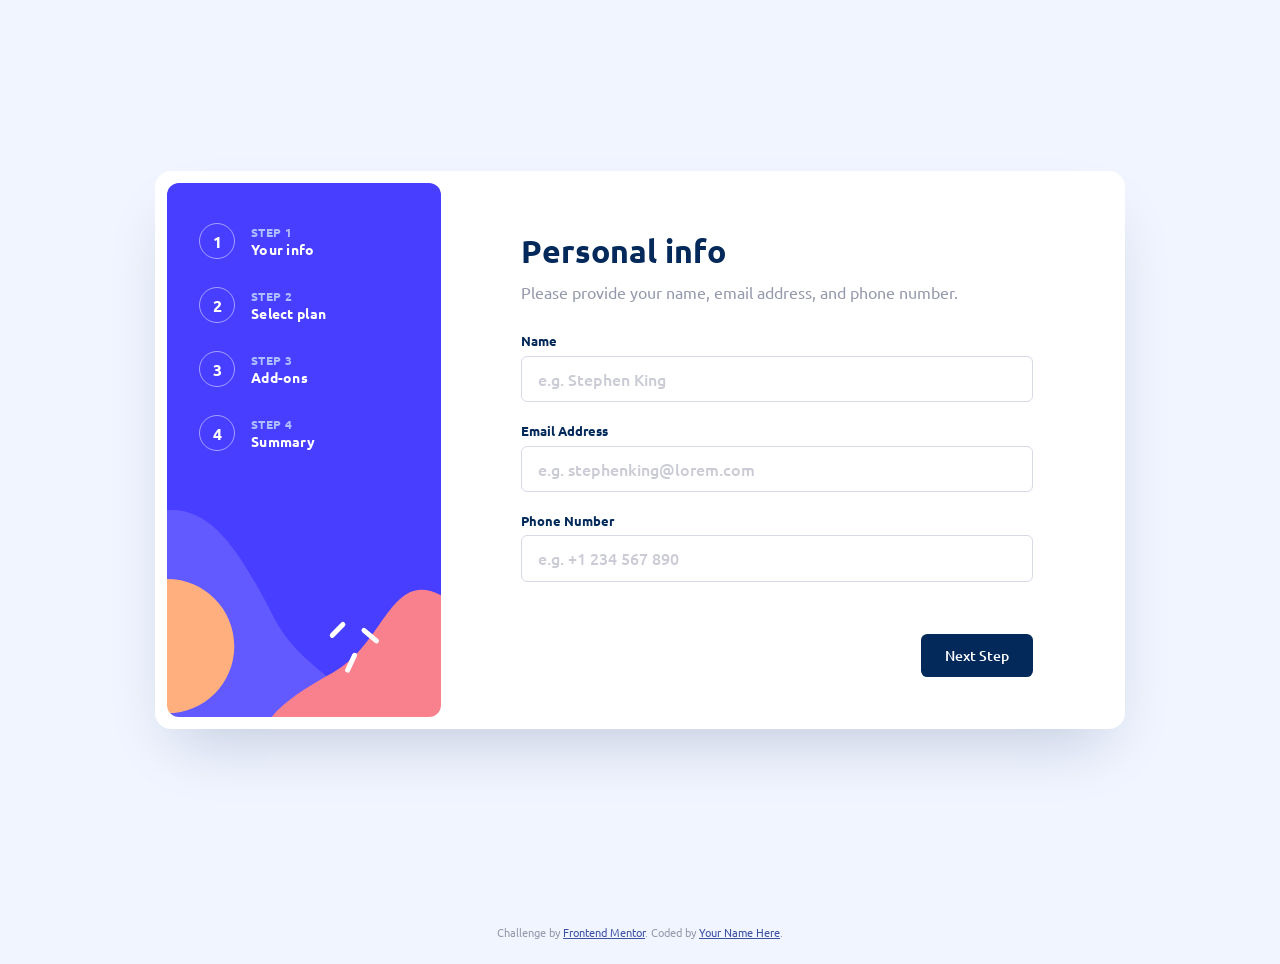
==== multi-step-form-main/multi-step-form-main/index.html @ 1f8dab4d "first commit" ====
<!DOCTYPE html>
<html lang="en">
<head>
  <meta charset="UTF-8">
  <meta name="viewport" content="width=device-width, initial-scale=1.0">

  <link rel="icon" type="image/png" sizes="32x32" href="assets/images/favicon-32x32.png">

  <title>Frontend Mentor | Multi-step form</title>

  <link rel="stylesheet" href="style.css">
</head>
<body>

  <div class="wrapper">
    <div class="card">

      <!-- Sidebar start -->
      <aside class="sidebar">
        <ol class="steps" id="stepsList">
          <li class="steps__item" data-step="1">
            <span class="steps__number" aria-hidden="true">1</span>
            <span class="steps__label">
              <span class="steps__eyebrow">Step 1</span>
              Your info
            </span>
          </li>
          <li class="steps__item" data-step="2">
            <span class="steps__number" aria-hidden="true">2</span>
            <span class="steps__label">
              <span class="steps__eyebrow">Step 2</span>
              Select plan
            </span>
          </li>
          <li class="steps__item" data-step="3">
            <span class="steps__number" aria-hidden="true">3</span>
            <span class="steps__label">
              <span class="steps__eyebrow">Step 3</span>
              Add-ons
            </span>
          </li>
          <li class="steps__item" data-step="4">
            <span class="steps__number" aria-hidden="true">4</span>
            <span class="steps__label">
              <span class="steps__eyebrow">Step 4</span>
              Summary
            </span>
          </li>
        </ol>
      </aside>
      <!-- Sidebar end -->

      <div class="panel">
        <form class="msform" id="msForm" novalidate>

          <!-- Step 1: Personal info -->
          <section class="step" data-step="1" aria-labelledby="step1Heading">
            <h1 id="step1Heading" class="step__title">Personal info</h1>
            <p class="step__intro">Please provide your name, email address, and phone number.</p>

            <div class="field">
              <div class="field__row">
                <label for="name">Name</label>
                <span class="field__error" id="nameError" role="alert"></span>
              </div>
              <input type="text" id="name" name="name" placeholder="e.g. Stephen King" autocomplete="name">
            </div>

            <div class="field">
              <div class="field__row">
                <label for="email">Email Address</label>
                <span class="field__error" id="emailError" role="alert"></span>
              </div>
              <input type="email" id="email" name="email" placeholder="e.g. stephenking@lorem.com" autocomplete="email">
            </div>

            <div class="field">
              <div class="field__row">
                <label for="phone">Phone Number</label>
                <span class="field__error" id="phoneError" role="alert"></span>
              </div>
              <input type="tel" id="phone" name="phone" placeholder="e.g. +1 234 567 890" autocomplete="tel">
            </div>
          </section>

          <!-- Step 2: Select plan -->
          <section class="step" data-step="2" hidden aria-labelledby="step2Heading">
            <h1 id="step2Heading" class="step__title">Select your plan</h1>
            <p class="step__intro">You have the option of monthly or yearly billing.</p>

            <fieldset class="plans">
              <legend class="sr-only">Choose a plan</legend>
              <span class="field__error field__error--fieldset" id="planError" role="alert"></span>

              <label class="plan-card" data-plan="arcade">
                <input type="radio" name="plan" value="arcade" class="sr-only">
                <img src="./assets/images/icon-arcade.svg" alt="" class="plan-card__icon">
                <span class="plan-card__name">Arcade</span>
                <span class="plan-card__price" data-monthly="$9/mo" data-yearly="$90/yr">$9/mo</span>
                <span class="plan-card__bonus" data-yearly-only hidden>2 months free</span>
              </label>

              <label class="plan-card" data-plan="advanced">
                <input type="radio" name="plan" value="advanced" class="sr-only">
                <img src="./assets/images/icon-advanced.svg" alt="" class="plan-card__icon">
                <span class="plan-card__name">Advanced</span>
                <span class="plan-card__price" data-monthly="$12/mo" data-yearly="$120/yr">$12/mo</span>
                <span class="plan-card__bonus" data-yearly-only hidden>2 months free</span>
              </label>

              <label class="plan-card" data-plan="pro">
                <input type="radio" name="plan" value="pro" class="sr-only">
                <img src="./assets/images/icon-pro.svg" alt="" class="plan-card__icon">
                <span class="plan-card__name">Pro</span>
                <span class="plan-card__price" data-monthly="$15/mo" data-yearly="$150/yr">$15/mo</span>
                <span class="plan-card__bonus" data-yearly-only hidden>2 months free</span>
              </label>
            </fieldset>

            <div class="billing-toggle">
              <span class="billing-toggle__label is-active" data-billing-label="monthly">Monthly</span>
              <button type="button" class="switch" id="billingSwitch" role="switch" aria-checked="false" aria-label="Toggle yearly billing">
                <span class="switch__knob"></span>
              </button>
              <span class="billing-toggle__label" data-billing-label="yearly">Yearly</span>
            </div>
          </section>

          <!-- Step 3: Add-ons -->
          <section class="step" data-step="3" hidden aria-labelledby="step3Heading">
            <h1 id="step3Heading" class="step__title">Pick add-ons</h1>
            <p class="step__intro">Add-ons help enhance your gaming experience.</p>

            <div class="addons">
              <label class="addon-card" data-addon="online">
                <input type="checkbox" name="addons" value="online" data-price-monthly="1" data-price-yearly="10">
                <span class="addon-card__check" aria-hidden="true"></span>
                <span class="addon-card__text">
                  <span class="addon-card__name">Online service</span>
                  <span class="addon-card__desc">Access to multiplayer games</span>
                </span>
                <span class="addon-card__price" data-monthly="+$1/mo" data-yearly="+$10/yr">+$1/mo</span>
              </label>

              <label class="addon-card" data-addon="storage">
                <input type="checkbox" name="addons" value="storage" data-price-monthly="2" data-price-yearly="20">
                <span class="addon-card__check" aria-hidden="true"></span>
                <span class="addon-card__text">
                  <span class="addon-card__name">Larger storage</span>
                  <span class="addon-card__desc">Extra 1TB of cloud save</span>
                </span>
                <span class="addon-card__price" data-monthly="+$2/mo" data-yearly="+$20/yr">+$2/mo</span>
              </label>

              <label class="addon-card" data-addon="profile">
                <input type="checkbox" name="addons" value="profile" data-price-monthly="2" data-price-yearly="20">
                <span class="addon-card__check" aria-hidden="true"></span>
                <span class="addon-card__text">
                  <span class="addon-card__name">Customizable profile</span>
                  <span class="addon-card__desc">Custom theme on your profile</span>
                </span>
                <span class="addon-card__price" data-monthly="+$2/mo" data-yearly="+$20/yr">+$2/mo</span>
              </label>
            </div>
          </section>

          <!-- Step 4: Summary -->
          <section class="step" data-step="4" hidden aria-labelledby="step4Heading">
            <h1 id="step4Heading" class="step__title">Finishing up</h1>
            <p class="step__intro">Double-check everything looks OK before confirming.</p>

            <div class="summary" id="summaryBox">
              <div class="summary__plan">
                <div>
                  <p class="summary__plan-name" id="summaryPlanName">Arcade (Monthly)</p>
                  <button type="button" class="summary__change" id="changePlanBtn">Change</button>
                </div>
                <p class="summary__plan-price" id="summaryPlanPrice">$9/mo</p>
              </div>

              <div class="summary__addons" id="summaryAddons"></div>
            </div>

            <div class="summary__total">
              <span id="summaryTotalLabel">Total (per month)</span>
              <strong id="summaryTotalPrice">+$0/mo</strong>
            </div>
          </section>

          <!-- Shared nav for steps 1-4 -->
          <div class="step-nav" id="stepNav">
            <button type="button" class="btn btn--ghost" id="backBtn" hidden>Go Back</button>
            <button type="button" class="btn btn--primary" id="nextBtn">Next Step</button>
            <button type="submit" class="btn btn--confirm" id="confirmBtn" hidden>Confirm</button>
          </div>

        </form>

        <!-- Step 5: Thank you -->
        <section class="step step--thankyou" data-step="5" hidden aria-labelledby="step5Heading">
          <img src="./assets/images/icon-thank-you.svg" alt="" class="thankyou__icon">
          <h1 id="step5Heading" class="step__title">Thank you!</h1>
          <p class="step__intro">
            Thanks for confirming your subscription! We hope you have fun using our
            platform. If you ever need support, please feel free to email us at
            <a href="mailto:support@loremgaming.com">support@loremgaming.com</a>.
          </p>
        </section>

      </div>
    </div>
  </div>

  <footer class="attribution">
    Challenge by <a href="https://www.frontendmentor.io?ref=challenge">Frontend Mentor</a>.
    Coded by <a href="#">Your Name Here</a>.
  </footer>

  <script src="script.js"></script>
</body>
</html>
---- multi-step-form-main/multi-step-form-main/style.css ----
/* ---------- Fonts ---------- */
@font-face {
  font-family: "Ubuntu";
  src: url("./assets/fonts/Ubuntu-Regular.ttf") format("truetype");
  font-weight: 400;
  font-style: normal;
  font-display: swap;
}
@font-face {
  font-family: "Ubuntu";
  src: url("./assets/fonts/Ubuntu-Medium.ttf") format("truetype");
  font-weight: 500;
  font-style: normal;
  font-display: swap;
}
@font-face {
  font-family: "Ubuntu";
  src: url("./assets/fonts/Ubuntu-Bold.ttf") format("truetype");
  font-weight: 700;
  font-style: normal;
  font-display: swap;
}

/* ---------- Design tokens ---------- */
:root {
  --blue-950: hsl(213, 96%, 18%);
  --purple-600: hsl(243, 100%, 62%);
  --purple-600-light: hsl(243, 100%, 74%);
  --blue-300: hsl(228, 100%, 84%);
  --blue-200: hsl(206, 94%, 87%);
  --red-500: hsl(354, 84%, 57%);

  --grey-500: hsl(231, 11%, 63%);
  --purple-200: hsl(229, 24%, 87%);
  --blue-100: hsl(218, 100%, 97%);
  --blue-50: hsl(231, 100%, 99%);
  --white: hsl(0, 100%, 100%);
}

/* ---------- Reset ---------- */
*, *::before, *::after { box-sizing: border-box; }
* { margin: 0; padding: 0; }
ul, ol { list-style: none; }
button { font: inherit; color: inherit; background: none; border: none; cursor: pointer; }
input { font: inherit; color: inherit; }
img { display: block; max-width: 100%; }
a { color: inherit; }

[hidden] { display: none !important; }

.sr-only {
  position: absolute;
  width: 1px; height: 1px;
  padding: 0; margin: -1px;
  overflow: hidden;
  clip: rect(0, 0, 0, 0);
  white-space: nowrap;
  border: 0;
}

/* ---------- Base ---------- */
body {
  font-family: "Ubuntu", sans-serif;
  font-size: 1rem;
  background-color: var(--blue-100);
  color: var(--grey-500);
  min-height: 100vh;
  display: flex;
  flex-direction: column;
}

.wrapper {
  flex: 1;
  display: flex;
  align-items: flex-start;
  justify-content: center;
}

/* ---------- Card / layout ---------- */
.card {
  width: 100%;
  max-width: 970px;
  background: var(--white);
}

.sidebar {
  background-color: var(--purple-600);
  background-image: url("./assets/images/bg-sidebar-mobile.svg");
  background-repeat: no-repeat;
  background-position: top center;
  background-size: cover;
  padding: 2rem 1.5rem 5rem;
}

.steps {
  display: flex;
  justify-content: center;
  gap: 1rem;
}

.steps__number {
  display: flex;
  align-items: center;
  justify-content: center;
  width: 2.25rem;
  height: 2.25rem;
  border-radius: 50%;
  border: 1px solid hsla(0, 100%, 100%, 0.5);
  color: var(--white);
  font-weight: 700;
}

.steps__item.is-active .steps__number {
  background: var(--blue-200);
  border-color: var(--blue-200);
  color: var(--blue-950);
}

.steps__label { display: none; }

.panel {
  margin: -3.5rem 1rem 0;
  background: var(--white);
  border-radius: 0.5rem;
  padding: 2rem 1.5rem 0;
  box-shadow: 0 25px 50px -12px rgba(2, 28, 78, 0.15);
}

/* ---------- Step content ---------- */
.step__title {
  font-size: 1.65rem;
  color: var(--blue-950);
  margin-bottom: 0.5rem;
}

.step__intro {
  font-size: 0.95rem;
  line-height: 1.5;
  margin-bottom: 1.75rem;
}

.step--thankyou {
  text-align: center;
  padding: 3rem 1.5rem 4rem;
}

.thankyou__icon {
  margin: 0 auto 1.5rem;
}

.step--thankyou .step__intro { margin-bottom: 0; }

/* ---------- Fields (Step 1) ---------- */
.field { margin-bottom: 1.25rem; }

.field__row {
  display: flex;
  align-items: baseline;
  justify-content: space-between;
  margin-bottom: 0.4rem;
}

.field label {
  font-size: 0.8rem;
  font-weight: 700;
  color: var(--blue-950);
}

.field__error {
  font-size: 0.8rem;
  font-weight: 700;
  color: var(--red-500);
}

.field input {
  width: 100%;
  padding: 0.7rem 1rem;
  border-radius: 0.375rem;
  border: 1px solid var(--purple-200);
  font-weight: 500;
  color: var(--blue-950);
}

.field input::placeholder {
  color: var(--grey-500);
  opacity: 0.5;
}

.field input:hover { border-color: var(--purple-600); }

.field input:focus {
  outline: none;
  border-color: var(--purple-600);
  box-shadow: 0 0 0 3px hsla(243, 100%, 62%, 0.15);
}

.field.has-error input {
  border-color: var(--red-500);
}
.field.has-error input:focus {
  box-shadow: 0 0 0 3px hsla(354, 84%, 57%, 0.15);
}

/* ---------- Plans (Step 2) ---------- */
.plans {
  border: none;
  display: flex;
  flex-direction: column;
  gap: 1rem;
  margin-bottom: 1.5rem;
  position: relative;
}

.field__error--fieldset {
  order: -1;
  display: block;
  margin-bottom: 0.25rem;
}
.field__error--fieldset:empty { display: none; }

.plan-card {
  display: flex;
  align-items: center;
  gap: 1rem;
  border: 1px solid var(--purple-200);
  border-radius: 0.5rem;
  padding: 1rem;
  cursor: pointer;
}

.plan-card:hover { border-color: var(--purple-600); }

.plan-card:has(input:focus-visible) {
  outline: 2px solid var(--purple-600);
  outline-offset: 2px;
}

.plan-card.is-selected {
  border-color: var(--purple-600);
  background: var(--blue-50);
}

.plan-card__icon { width: 2.5rem; height: 2.5rem; flex-shrink: 0; }

.plan-card__name {
  display: block;
  font-weight: 700;
  color: var(--blue-950);
  margin-bottom: 0.15rem;
}

.plan-card__price { display: block; font-size: 0.875rem; }

.plan-card__bonus {
  display: block;
  font-size: 0.75rem;
  color: var(--blue-950);
}

/* ---------- Billing toggle ---------- */
.billing-toggle {
  display: flex;
  align-items: center;
  justify-content: center;
  gap: 1.75rem;
  background: var(--blue-50);
  border-radius: 0.5rem;
  padding: 0.9rem;
}

.billing-toggle__label {
  font-size: 0.875rem;
  font-weight: 700;
  color: var(--grey-500);
}
.billing-toggle__label.is-active { color: var(--blue-950); }

.switch {
  width: 2.65rem;
  height: 1.4rem;
  background: var(--blue-950);
  border-radius: 999px;
  position: relative;
  flex-shrink: 0;
}

.switch__knob {
  position: absolute;
  top: 0.2rem;
  left: 0.2rem;
  width: 1rem;
  height: 1rem;
  border-radius: 50%;
  background: var(--white);
  transition: transform 0.2s ease;
}

.switch[aria-checked="true"] .switch__knob {
  transform: translateX(1.25rem);
}

.switch:focus-visible {
  outline: 2px solid var(--purple-600);
  outline-offset: 2px;
}

/* ---------- Add-ons (Step 3) ---------- */
.addons {
  display: flex;
  flex-direction: column;
  gap: 1rem;
  margin-bottom: 1.5rem;
}

.addon-card {
  display: flex;
  align-items: center;
  gap: 1.25rem;
  border: 1px solid var(--purple-200);
  border-radius: 0.5rem;
  padding: 1rem;
  cursor: pointer;
}

.addon-card:hover { border-color: var(--purple-600); }

.addon-card.is-selected {
  border-color: var(--purple-600);
  background: var(--blue-50);
}

.addon-card input {
  position: absolute;
  opacity: 0;
  width: 1px;
  height: 1px;
}

.addon-card__check {
  width: 1.35rem;
  height: 1.35rem;
  flex-shrink: 0;
  border: 1px solid var(--purple-200);
  border-radius: 0.3rem;
  background: var(--white) no-repeat center / 0.7rem;
}

.addon-card.is-selected .addon-card__check {
  background-color: var(--purple-600);
  background-image: url("./assets/images/icon-checkmark.svg");
  border-color: var(--purple-600);
}

.addon-card input:focus-visible ~ .addon-card__check {
  outline: 2px solid var(--purple-600);
  outline-offset: 2px;
}

.addon-card__text { flex: 1; }

.addon-card__name {
  display: block;
  font-weight: 700;
  color: var(--blue-950);
  font-size: 0.95rem;
}

.addon-card__desc { display: block; font-size: 0.8rem; }

.addon-card__price {
  font-size: 0.875rem;
  color: var(--purple-600);
  font-weight: 500;
}

/* ---------- Summary (Step 4) ---------- */
.summary {
  background: var(--blue-50);
  border-radius: 0.5rem;
  padding: 1.5rem;
  margin-bottom: 1.5rem;
}

.summary__plan {
  display: flex;
  align-items: flex-start;
  justify-content: space-between;
  padding-bottom: 1rem;
  margin-bottom: 1rem;
  border-bottom: 1px solid var(--purple-200);
}

.summary__plan-name {
  font-weight: 700;
  color: var(--blue-950);
  margin-bottom: 0.5rem;
}

.summary__change {
  font-size: 0.8rem;
  color: var(--grey-500);
  text-decoration: underline;
}
.summary__change:hover { color: var(--purple-600); }

.summary__plan-price {
  font-weight: 700;
  color: var(--blue-950);
}

.summary__addons {
  display: flex;
  flex-direction: column;
  gap: 0.75rem;
}

.summary__addon {
  display: flex;
  align-items: center;
  justify-content: space-between;
  font-size: 0.875rem;
}
.summary__addon span:last-child { color: var(--blue-950); }

.summary__total {
  display: flex;
  align-items: center;
  justify-content: space-between;
  padding: 0 1.5rem;
}

.summary__total strong {
  color: var(--purple-600);
  font-size: 1.15rem;
}

/* ---------- Nav buttons ---------- */
.step-nav {
  display: flex;
  align-items: center;
  justify-content: space-between;
  margin-top: 2rem;
  padding: 1.25rem 1.5rem;
}

.btn {
  border-radius: 0.4rem;
  font-weight: 500;
  font-size: 0.9rem;
}

.btn--ghost {
  color: var(--grey-500);
  padding: 0.5rem 0;
}
.btn--ghost:hover { color: var(--blue-950); }

.btn--primary,
.btn--confirm {
  padding: 0.75rem 1.5rem;
  color: var(--white);
  margin-left: auto;
}

.btn--primary { background: var(--blue-950); }
.btn--primary:hover { background: var(--purple-600-light); }

.btn--confirm { background: var(--purple-600); }
.btn--confirm:hover { background: var(--purple-600-light); }

.btn:focus-visible {
  outline: 2px solid var(--purple-600);
  outline-offset: 2px;
}

/* ---------- Attribution ---------- */
.attribution {
  font-size: 0.6875rem;
  text-align: center;
  padding: 1.5rem 1rem;
}
.attribution a { color: hsl(228, 45%, 44%); }

/* ==========================================================
   Desktop
   ========================================================== */
@media (min-width: 700px) {
  .wrapper {
    align-items: center;
    min-height: 100vh;
    padding: 2rem;
  }

  .card {
    display: flex;
    padding: 0.75rem;
    border-radius: 1rem;
    box-shadow: 0 30px 60px -20px rgba(2, 28, 78, 0.2);
  }

  .sidebar {
    background-image: url("./assets/images/bg-sidebar-desktop.svg");
    background-repeat: no-repeat;
    background-position: center;
    background-size: cover;
    width: 274px;
    flex-shrink: 0;
    border-radius: 0.75rem;
    padding: 2.5rem 2rem;
  }

  .steps {
    flex-direction: column;
    align-items: flex-start;
    gap: 1.75rem;
  }

  .steps__item {
    display: flex;
    align-items: center;
    gap: 1rem;
  }

  .steps__label { display: block; }

  .steps__eyebrow {
    display: block;
    text-transform: uppercase;
    font-size: 0.75rem;
    color: var(--blue-300);
    letter-spacing: 0.03em;
  }

  .steps__label {
    font-size: 0.9rem;
    font-weight: 700;
    color: var(--white);
    letter-spacing: 0.02em;
  }

  .panel {
    flex: 1;
    margin: 0;
    box-shadow: none;
    padding: 3rem 5rem 2.5rem;
    display: flex;
    flex-direction: column;
  }

  .step__title { font-size: 2rem; }
  .step__intro { font-size: 1rem; }

  .step {
    flex: 1;
    display: flex;
    flex-direction: column;
  }

  .plans { flex-direction: row; }
  .plan-card {
    flex: 1;
    flex-direction: column;
    align-items: flex-start;
    justify-content: space-between;
    min-height: 9.5rem;
  }

  .addons { margin-bottom: 0; }

  .step-nav {
    margin-top: auto;
    padding: 2rem 0 0;
  }

  .step--thankyou {
    padding: 0;
    margin: auto 0;
  }
}
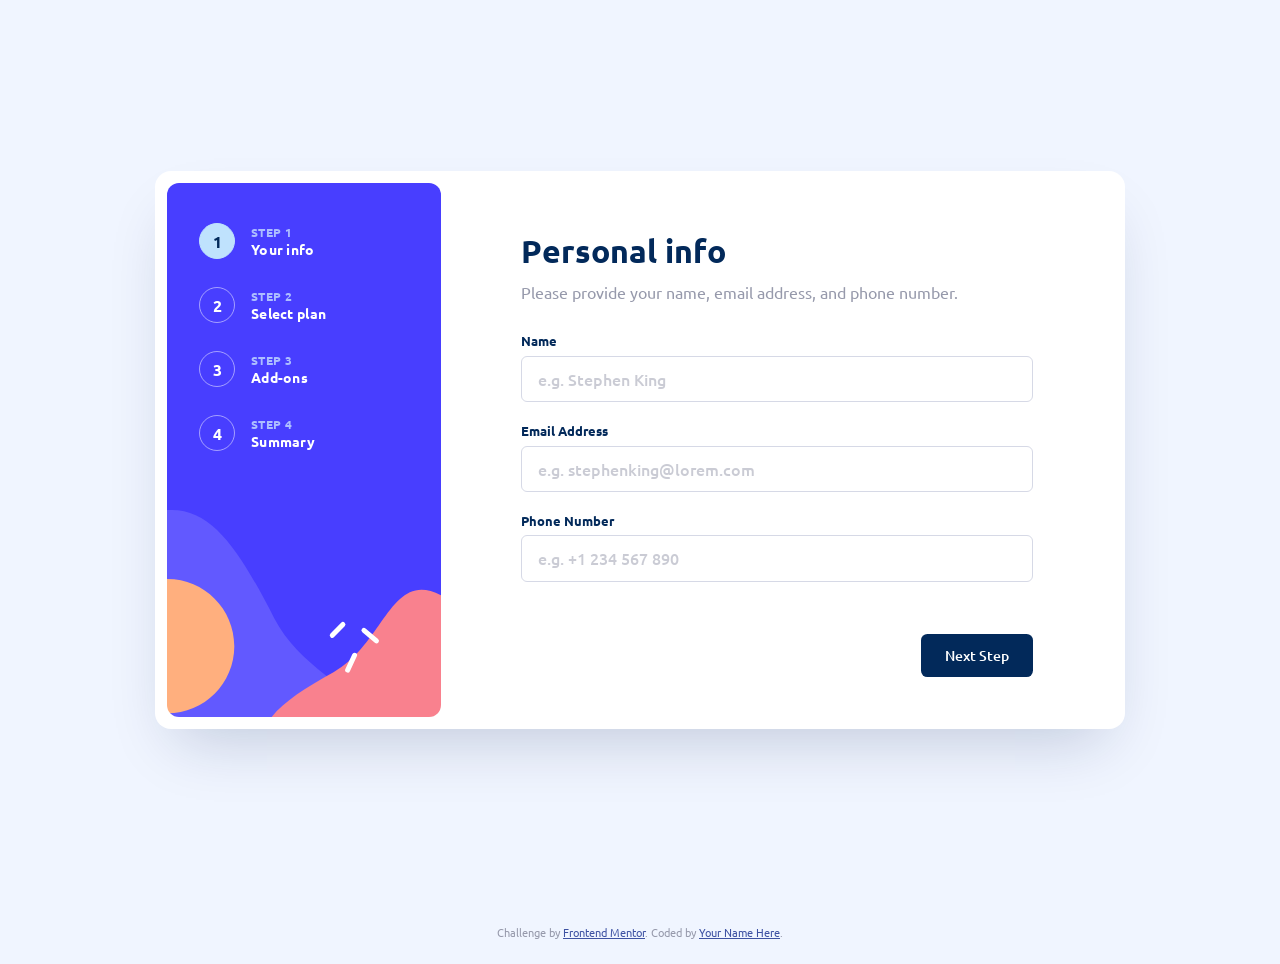
==== commit 6cfe68e5: "updates" ====
--- a/multi-step-form-main/multi-step-form-main/index.html
+++ b/multi-step-form-main/multi-step-form-main/index.html
@@ -1,221 +1,392 @@
-<!DOCTYPE html>
+<!doctype html>
 <html lang="en">
-<head>
-  <meta charset="UTF-8">
-  <meta name="viewport" content="width=device-width, initial-scale=1.0">
-
-  <link rel="icon" type="image/png" sizes="32x32" href="assets/images/favicon-32x32.png">
-
-  <title>Frontend Mentor | Multi-step form</title>
-
-  <link rel="stylesheet" href="style.css">
-</head>
-<body>
-
-  <div class="wrapper">
-    <div class="card">
-
-      <!-- Sidebar start -->
-      <aside class="sidebar">
-        <ol class="steps" id="stepsList">
-          <li class="steps__item" data-step="1">
-            <span class="steps__number" aria-hidden="true">1</span>
-            <span class="steps__label">
-              <span class="steps__eyebrow">Step 1</span>
-              Your info
-            </span>
-          </li>
-          <li class="steps__item" data-step="2">
-            <span class="steps__number" aria-hidden="true">2</span>
-            <span class="steps__label">
-              <span class="steps__eyebrow">Step 2</span>
-              Select plan
-            </span>
-          </li>
-          <li class="steps__item" data-step="3">
-            <span class="steps__number" aria-hidden="true">3</span>
-            <span class="steps__label">
-              <span class="steps__eyebrow">Step 3</span>
-              Add-ons
-            </span>
-          </li>
-          <li class="steps__item" data-step="4">
-            <span class="steps__number" aria-hidden="true">4</span>
-            <span class="steps__label">
-              <span class="steps__eyebrow">Step 4</span>
-              Summary
-            </span>
-          </li>
-        </ol>
-      </aside>
-      <!-- Sidebar end -->
-
-      <div class="panel">
-        <form class="msform" id="msForm" novalidate>
-
-          <!-- Step 1: Personal info -->
-          <section class="step" data-step="1" aria-labelledby="step1Heading">
-            <h1 id="step1Heading" class="step__title">Personal info</h1>
-            <p class="step__intro">Please provide your name, email address, and phone number.</p>
-
-            <div class="field">
-              <div class="field__row">
-                <label for="name">Name</label>
-                <span class="field__error" id="nameError" role="alert"></span>
-              </div>
-              <input type="text" id="name" name="name" placeholder="e.g. Stephen King" autocomplete="name">
-            </div>
-
-            <div class="field">
-              <div class="field__row">
-                <label for="email">Email Address</label>
-                <span class="field__error" id="emailError" role="alert"></span>
-              </div>
-              <input type="email" id="email" name="email" placeholder="e.g. stephenking@lorem.com" autocomplete="email">
-            </div>
-
-            <div class="field">
-              <div class="field__row">
-                <label for="phone">Phone Number</label>
-                <span class="field__error" id="phoneError" role="alert"></span>
-              </div>
-              <input type="tel" id="phone" name="phone" placeholder="e.g. +1 234 567 890" autocomplete="tel">
-            </div>
-          </section>
-
-          <!-- Step 2: Select plan -->
-          <section class="step" data-step="2" hidden aria-labelledby="step2Heading">
-            <h1 id="step2Heading" class="step__title">Select your plan</h1>
-            <p class="step__intro">You have the option of monthly or yearly billing.</p>
-
-            <fieldset class="plans">
-              <legend class="sr-only">Choose a plan</legend>
-              <span class="field__error field__error--fieldset" id="planError" role="alert"></span>
-
-              <label class="plan-card" data-plan="arcade">
-                <input type="radio" name="plan" value="arcade" class="sr-only">
-                <img src="./assets/images/icon-arcade.svg" alt="" class="plan-card__icon">
-                <span class="plan-card__name">Arcade</span>
-                <span class="plan-card__price" data-monthly="$9/mo" data-yearly="$90/yr">$9/mo</span>
-                <span class="plan-card__bonus" data-yearly-only hidden>2 months free</span>
-              </label>
-
-              <label class="plan-card" data-plan="advanced">
-                <input type="radio" name="plan" value="advanced" class="sr-only">
-                <img src="./assets/images/icon-advanced.svg" alt="" class="plan-card__icon">
-                <span class="plan-card__name">Advanced</span>
-                <span class="plan-card__price" data-monthly="$12/mo" data-yearly="$120/yr">$12/mo</span>
-                <span class="plan-card__bonus" data-yearly-only hidden>2 months free</span>
-              </label>
-
-              <label class="plan-card" data-plan="pro">
-                <input type="radio" name="plan" value="pro" class="sr-only">
-                <img src="./assets/images/icon-pro.svg" alt="" class="plan-card__icon">
-                <span class="plan-card__name">Pro</span>
-                <span class="plan-card__price" data-monthly="$15/mo" data-yearly="$150/yr">$15/mo</span>
-                <span class="plan-card__bonus" data-yearly-only hidden>2 months free</span>
-              </label>
-            </fieldset>
-
-            <div class="billing-toggle">
-              <span class="billing-toggle__label is-active" data-billing-label="monthly">Monthly</span>
-              <button type="button" class="switch" id="billingSwitch" role="switch" aria-checked="false" aria-label="Toggle yearly billing">
-                <span class="switch__knob"></span>
-              </button>
-              <span class="billing-toggle__label" data-billing-label="yearly">Yearly</span>
-            </div>
-          </section>
-
-          <!-- Step 3: Add-ons -->
-          <section class="step" data-step="3" hidden aria-labelledby="step3Heading">
-            <h1 id="step3Heading" class="step__title">Pick add-ons</h1>
-            <p class="step__intro">Add-ons help enhance your gaming experience.</p>
-
-            <div class="addons">
-              <label class="addon-card" data-addon="online">
-                <input type="checkbox" name="addons" value="online" data-price-monthly="1" data-price-yearly="10">
-                <span class="addon-card__check" aria-hidden="true"></span>
-                <span class="addon-card__text">
-                  <span class="addon-card__name">Online service</span>
-                  <span class="addon-card__desc">Access to multiplayer games</span>
-                </span>
-                <span class="addon-card__price" data-monthly="+$1/mo" data-yearly="+$10/yr">+$1/mo</span>
-              </label>
-
-              <label class="addon-card" data-addon="storage">
-                <input type="checkbox" name="addons" value="storage" data-price-monthly="2" data-price-yearly="20">
-                <span class="addon-card__check" aria-hidden="true"></span>
-                <span class="addon-card__text">
-                  <span class="addon-card__name">Larger storage</span>
-                  <span class="addon-card__desc">Extra 1TB of cloud save</span>
-                </span>
-                <span class="addon-card__price" data-monthly="+$2/mo" data-yearly="+$20/yr">+$2/mo</span>
-              </label>
-
-              <label class="addon-card" data-addon="profile">
-                <input type="checkbox" name="addons" value="profile" data-price-monthly="2" data-price-yearly="20">
-                <span class="addon-card__check" aria-hidden="true"></span>
-                <span class="addon-card__text">
-                  <span class="addon-card__name">Customizable profile</span>
-                  <span class="addon-card__desc">Custom theme on your profile</span>
-                </span>
-                <span class="addon-card__price" data-monthly="+$2/mo" data-yearly="+$20/yr">+$2/mo</span>
-              </label>
-            </div>
-          </section>
-
-          <!-- Step 4: Summary -->
-          <section class="step" data-step="4" hidden aria-labelledby="step4Heading">
-            <h1 id="step4Heading" class="step__title">Finishing up</h1>
-            <p class="step__intro">Double-check everything looks OK before confirming.</p>
-
-            <div class="summary" id="summaryBox">
-              <div class="summary__plan">
-                <div>
-                  <p class="summary__plan-name" id="summaryPlanName">Arcade (Monthly)</p>
-                  <button type="button" class="summary__change" id="changePlanBtn">Change</button>
-                </div>
-                <p class="summary__plan-price" id="summaryPlanPrice">$9/mo</p>
-              </div>
-
-              <div class="summary__addons" id="summaryAddons"></div>
-            </div>
-
-            <div class="summary__total">
-              <span id="summaryTotalLabel">Total (per month)</span>
-              <strong id="summaryTotalPrice">+$0/mo</strong>
-            </div>
-          </section>
-
-          <!-- Shared nav for steps 1-4 -->
-          <div class="step-nav" id="stepNav">
-            <button type="button" class="btn btn--ghost" id="backBtn" hidden>Go Back</button>
-            <button type="button" class="btn btn--primary" id="nextBtn">Next Step</button>
-            <button type="submit" class="btn btn--confirm" id="confirmBtn" hidden>Confirm</button>
-          </div>
-
-        </form>
-
-        <!-- Step 5: Thank you -->
-        <section class="step step--thankyou" data-step="5" hidden aria-labelledby="step5Heading">
-          <img src="./assets/images/icon-thank-you.svg" alt="" class="thankyou__icon">
-          <h1 id="step5Heading" class="step__title">Thank you!</h1>
-          <p class="step__intro">
-            Thanks for confirming your subscription! We hope you have fun using our
-            platform. If you ever need support, please feel free to email us at
-            <a href="mailto:support@loremgaming.com">support@loremgaming.com</a>.
-          </p>
-        </section>
-
-      </div>
-    </div>
-  </div>
-
-  <footer class="attribution">
-    Challenge by <a href="https://www.frontendmentor.io?ref=challenge">Frontend Mentor</a>.
-    Coded by <a href="#">Your Name Here</a>.
-  </footer>
-
-  <script src="script.js"></script>
-</body>
+	<head>
+		<meta charset="UTF-8" />
+		<meta name="viewport" content="width=device-width, initial-scale=1.0" />
+
+		<link
+			rel="icon"
+			type="image/png"
+			sizes="32x32"
+			href="assets/images/favicon-32x32.png"
+		/>
+
+		<title>Frontend Mentor | Multi-step form</title>
+
+		<link rel="stylesheet" href="style.css" />
+	</head>
+	<body>
+		<div class="wrapper">
+			<div class="card">
+				<aside class="sidebar">
+					<ol class="steps" id="stepsList">
+						<li class="steps__item active" data-step="0">
+							<span class="steps__number" aria-hidden="true">1</span>
+							<span class="steps__label">
+								<span class="steps__eyebrow">Step 1</span>
+								Your info
+							</span>
+						</li>
+						<li class="steps__item" data-step="1">
+							<span class="steps__number" aria-hidden="true">2</span>
+							<span class="steps__label">
+								<span class="steps__eyebrow">Step 2</span>
+								Select plan
+							</span>
+						</li>
+						<li class="steps__item" data-step="2">
+							<span class="steps__number" aria-hidden="true">3</span>
+							<span class="steps__label">
+								<span class="steps__eyebrow">Step 3</span>
+								Add-ons
+							</span>
+						</li>
+						<li class="steps__item" data-step="3">
+							<span class="steps__number" aria-hidden="true">4</span>
+							<span class="steps__label">
+								<span class="steps__eyebrow">Step 4</span>
+								Summary
+							</span>
+						</li>
+					</ol>
+				</aside>
+
+				<div class="panel">
+					<form class="msform" id="msForm" novalidate>
+						<section
+							class="step active"
+							data-step="0"
+							aria-labelledby="step1Heading"
+						>
+							<h1 id="step1Heading" class="step__title">Personal info</h1>
+							<p class="step__intro"
+								>Please provide your name, email address, and phone number.</p
+							>
+
+							<div class="field">
+								<div class="field__row">
+									<label for="name">Name</label>
+									<span class="field__error" id="nameError" role="alert"></span>
+								</div>
+								<input
+									type="text"
+									id="name"
+									name="name"
+									placeholder="e.g. Stephen King"
+									autocomplete="name"
+								/>
+							</div>
+
+							<div class="field">
+								<div class="field__row">
+									<label for="email">Email Address</label>
+									<span
+										class="field__error"
+										id="emailError"
+										role="alert"
+									></span>
+								</div>
+								<input
+									type="email"
+									id="email"
+									name="email"
+									placeholder="e.g. stephenking@lorem.com"
+									autocomplete="email"
+								/>
+							</div>
+
+							<div class="field">
+								<div class="field__row">
+									<label for="phone">Phone Number</label>
+									<span
+										class="field__error"
+										id="phoneError"
+										role="alert"
+									></span>
+								</div>
+								<input
+									type="tel"
+									id="phone"
+									name="phone"
+									placeholder="e.g. +1 234 567 890"
+									autocomplete="tel"
+								/>
+							</div>
+						</section>
+
+						<section
+							class="step"
+							data-step="1"
+							aria-hidden="true"
+							aria-labelledby="step2Heading"
+						>
+							<h1 id="step2Heading" class="step__title">Select your plan</h1>
+							<p class="step__intro"
+								>You have the option of monthly or yearly billing.</p
+							>
+
+							<fieldset class="plans">
+								<legend class="sr-only">Choose a plan</legend>
+								<span
+									class="field__error field__error--fieldset"
+									id="planError"
+									role="alert"
+								></span>
+
+								<label class="plan-card" data-plan="arcade">
+									<input
+										type="radio"
+										name="plan"
+										value="arcade"
+										class="sr-only"
+									/>
+									<img
+										src="./assets/images/icon-arcade.svg"
+										alt=""
+										class="plan-card__icon"
+									/>
+									<span class="plan-card__name">Arcade</span>
+									<span
+										class="plan-card__price"
+										data-monthly="$9/mo"
+										data-yearly="$90/yr"
+										>$9/mo</span
+									>
+									<span class="plan-card__bonus" data-yearly-only hidden
+										>2 months free</span
+									>
+								</label>
+
+								<label class="plan-card" data-plan="advanced">
+									<input
+										type="radio"
+										name="plan"
+										value="advanced"
+										class="sr-only"
+									/>
+									<img
+										src="./assets/images/icon-advanced.svg"
+										alt=""
+										class="plan-card__icon"
+									/>
+									<span class="plan-card__name">Advanced</span>
+									<span
+										class="plan-card__price"
+										data-monthly="$12/mo"
+										data-yearly="$120/yr"
+										>$12/mo</span
+									>
+									<span class="plan-card__bonus" data-yearly-only hidden
+										>2 months free</span
+									>
+								</label>
+
+								<label class="plan-card" data-plan="pro">
+									<input type="radio" name="plan" value="pro" class="sr-only" />
+									<img
+										src="./assets/images/icon-pro.svg"
+										alt=""
+										class="plan-card__icon"
+									/>
+									<span class="plan-card__name">Pro</span>
+									<span
+										class="plan-card__price"
+										data-monthly="$15/mo"
+										data-yearly="$150/yr"
+										>$15/mo</span
+									>
+									<span class="plan-card__bonus" data-yearly-only hidden
+										>2 months free</span
+									>
+								</label>
+							</fieldset>
+
+							<div class="billing-toggle">
+								<span
+									class="billing-toggle__label is-active"
+									data-billing-label="monthly"
+									>Monthly</span
+								>
+								<button
+									type="button"
+									class="switch"
+									id="billingSwitch"
+									role="switch"
+									aria-checked="false"
+									aria-label="Toggle yearly billing"
+								>
+									<span class="switch__knob"></span>
+								</button>
+								<span class="billing-toggle__label" data-billing-label="yearly"
+									>Yearly</span
+								>
+							</div>
+						</section>
+
+						<section
+							class="step"
+							data-step="2"
+							aria-hidden="true"
+							aria-labelledby="step3Heading"
+						>
+							<h1 id="step3Heading" class="step__title">Pick add-ons</h1>
+							<p class="step__intro"
+								>Add-ons help enhance your gaming experience.</p
+							>
+
+							<div class="addons">
+								<label class="addon-card" data-addon="online">
+									<input
+										type="checkbox"
+										name="addons"
+										value="online"
+										data-price-monthly="1"
+										data-price-yearly="10"
+									/>
+									<span class="addon-card__check" aria-hidden="true"></span>
+									<span class="addon-card__text">
+										<span class="addon-card__name">Online service</span>
+										<span class="addon-card__desc"
+											>Access to multiplayer games</span
+										>
+									</span>
+									<span
+										class="addon-card__price"
+										data-monthly="+$1/mo"
+										data-yearly="+$10/yr"
+										>+$1/mo</span
+									>
+								</label>
+
+								<label class="addon-card" data-addon="storage">
+									<input
+										type="checkbox"
+										name="addons"
+										value="storage"
+										data-price-monthly="2"
+										data-price-yearly="20"
+									/>
+									<span class="addon-card__check" aria-hidden="true"></span>
+									<span class="addon-card__text">
+										<span class="addon-card__name">Larger storage</span>
+										<span class="addon-card__desc"
+											>Extra 1TB of cloud save</span
+										>
+									</span>
+									<span
+										class="addon-card__price"
+										data-monthly="+$2/mo"
+										data-yearly="+$20/yr"
+										>+$2/mo</span
+									>
+								</label>
+
+								<label class="addon-card" data-addon="profile">
+									<input
+										type="checkbox"
+										name="addons"
+										value="profile"
+										data-price-monthly="2"
+										data-price-yearly="20"
+									/>
+									<span class="addon-card__check" aria-hidden="true"></span>
+									<span class="addon-card__text">
+										<span class="addon-card__name">Customizable profile</span>
+										<span class="addon-card__desc"
+											>Custom theme on your profile</span
+										>
+									</span>
+									<span
+										class="addon-card__price"
+										data-monthly="+$2/mo"
+										data-yearly="+$20/yr"
+										>+$2/mo</span
+									>
+								</label>
+							</div>
+						</section>
+
+						<section
+							class="step"
+							data-step="3"
+							aria-hidden="true"
+							aria-labelledby="step4Heading"
+						>
+							<h1 id="step4Heading" class="step__title">Finishing up</h1>
+							<p class="step__intro"
+								>Double-check everything looks OK before confirming.</p
+							>
+
+							<div class="summary" id="summaryBox">
+								<div class="summary__plan">
+									<div>
+										<p class="summary__plan-name" id="summaryPlanName"
+											>Arcade (Monthly)</p
+										>
+										<button
+											type="button"
+											class="summary__change"
+											id="changePlanBtn"
+											>Change</button
+										>
+									</div>
+									<p class="summary__plan-price" id="summaryPlanPrice">$9/mo</p>
+								</div>
+
+								<div class="summary__addons" id="summaryAddons"></div>
+							</div>
+
+							<div class="summary__total">
+								<span id="summaryTotalLabel">Total (per month)</span>
+								<strong id="summaryTotalPrice">+$0/mo</strong>
+							</div>
+						</section>
+
+						<div class="step-nav" id="stepNav">
+							<button
+								type="button"
+								class="btn btn--ghost hidden"
+								id="backBtn"
+								aria-hidden="true"
+								>Go Back</button
+							>
+							<button type="button" class="btn btn--primary" id="nextBtn"
+								>Next Step</button
+							>
+						</div>
+					</form>
+
+					<section
+						class="step step--thankyou"
+						data-step="5"
+						aria-hidden="true"
+						aria-labelledby="step5Heading"
+					>
+						<img
+							src="./assets/images/icon-thank-you.svg"
+							alt=""
+							class="thankyou__icon"
+						/>
+						<h1 id="step5Heading" class="step__title">Thank you!</h1>
+						<p class="step__intro">
+							Thanks for confirming your subscription! We hope you have fun
+							using our platform. If you ever need support, please feel free to
+							email us at
+							<a href="mailto:support@loremgaming.com"
+								>support@loremgaming.com</a
+							>.
+						</p>
+					</section>
+				</div>
+			</div>
+		</div>
+
+		<footer class="attribution">
+			Challenge by
+			<a href="https://www.frontendmentor.io?ref=challenge">Frontend Mentor</a>.
+			Coded by <a href="#">Your Name Here</a>.
+		</footer>
+
+		<script src="script.js"></script>
+	</body>
 </html>
--- a/multi-step-form-main/multi-step-form-main/style.css
+++ b/multi-step-form-main/multi-step-form-main/style.css
@@ -1,579 +1,645 @@
-/* ---------- Fonts ---------- */
 @font-face {
-  font-family: "Ubuntu";
-  src: url("./assets/fonts/Ubuntu-Regular.ttf") format("truetype");
-  font-weight: 400;
-  font-style: normal;
-  font-display: swap;
+	font-family: "Ubuntu";
+	src: url("./assets/fonts/Ubuntu-Regular.ttf") format("truetype");
+	font-weight: 400;
+	font-style: normal;
+	font-display: swap;
 }
 @font-face {
-  font-family: "Ubuntu";
-  src: url("./assets/fonts/Ubuntu-Medium.ttf") format("truetype");
-  font-weight: 500;
-  font-style: normal;
-  font-display: swap;
+	font-family: "Ubuntu";
+	src: url("./assets/fonts/Ubuntu-Medium.ttf") format("truetype");
+	font-weight: 500;
+	font-style: normal;
+	font-display: swap;
 }
 @font-face {
-  font-family: "Ubuntu";
-  src: url("./assets/fonts/Ubuntu-Bold.ttf") format("truetype");
-  font-weight: 700;
-  font-style: normal;
-  font-display: swap;
-}
-
-/* ---------- Design tokens ---------- */
+	font-family: "Ubuntu";
+	src: url("./assets/fonts/Ubuntu-Bold.ttf") format("truetype");
+	font-weight: 700;
+	font-style: normal;
+	font-display: swap;
+}
+
 :root {
-  --blue-950: hsl(213, 96%, 18%);
-  --purple-600: hsl(243, 100%, 62%);
-  --purple-600-light: hsl(243, 100%, 74%);
-  --blue-300: hsl(228, 100%, 84%);
-  --blue-200: hsl(206, 94%, 87%);
-  --red-500: hsl(354, 84%, 57%);
-
-  --grey-500: hsl(231, 11%, 63%);
-  --purple-200: hsl(229, 24%, 87%);
-  --blue-100: hsl(218, 100%, 97%);
-  --blue-50: hsl(231, 100%, 99%);
-  --white: hsl(0, 100%, 100%);
-}
-
-/* ---------- Reset ---------- */
-*, *::before, *::after { box-sizing: border-box; }
-* { margin: 0; padding: 0; }
-ul, ol { list-style: none; }
-button { font: inherit; color: inherit; background: none; border: none; cursor: pointer; }
-input { font: inherit; color: inherit; }
-img { display: block; max-width: 100%; }
-a { color: inherit; }
-
-[hidden] { display: none !important; }
+	--blue-950: hsl(213, 96%, 18%);
+	--purple-600: hsl(243, 100%, 62%);
+	--purple-600-light: hsl(243, 100%, 74%);
+	--blue-300: hsl(228, 100%, 84%);
+	--blue-200: hsl(206, 94%, 87%);
+	--red-500: hsl(354, 84%, 57%);
+
+	--grey-500: hsl(231, 11%, 63%);
+	--purple-200: hsl(229, 24%, 87%);
+	--blue-100: hsl(218, 100%, 97%);
+	--blue-50: hsl(231, 100%, 99%);
+	--white: hsl(0, 100%, 100%);
+}
+
+*,
+*::before,
+*::after {
+	box-sizing: border-box;
+}
+* {
+	margin: 0;
+	padding: 0;
+}
+ul,
+ol {
+	list-style: none;
+}
+button {
+	font: inherit;
+	color: inherit;
+	background: none;
+	border: none;
+	cursor: pointer;
+}
+input {
+	font: inherit;
+	color: inherit;
+}
+img {
+	display: block;
+	max-width: 100%;
+}
+a {
+	color: inherit;
+}
+
+[hidden] {
+	display: none !important;
+}
 
 .sr-only {
-  position: absolute;
-  width: 1px; height: 1px;
-  padding: 0; margin: -1px;
-  overflow: hidden;
-  clip: rect(0, 0, 0, 0);
-  white-space: nowrap;
-  border: 0;
-}
-
-/* ---------- Base ---------- */
+	position: absolute;
+	width: 1px;
+	height: 1px;
+	padding: 0;
+	margin: -1px;
+	overflow: hidden;
+	clip: rect(0, 0, 0, 0);
+	white-space: nowrap;
+	border: 0;
+}
+
 body {
-  font-family: "Ubuntu", sans-serif;
-  font-size: 1rem;
-  background-color: var(--blue-100);
-  color: var(--grey-500);
-  min-height: 100vh;
-  display: flex;
-  flex-direction: column;
+	font-family: "Ubuntu", sans-serif;
+	font-size: 1rem;
+	background-color: var(--blue-100);
+	color: var(--grey-500);
+	min-height: 100vh;
+	display: flex;
+	flex-direction: column;
 }
 
 .wrapper {
-  flex: 1;
-  display: flex;
-  align-items: flex-start;
-  justify-content: center;
-}
-
-/* ---------- Card / layout ---------- */
+	flex: 1;
+	display: flex;
+	align-items: flex-start;
+	justify-content: center;
+}
+
 .card {
-  width: 100%;
-  max-width: 970px;
-  background: var(--white);
+	width: 100%;
+	max-width: 970px;
+	background: var(--white);
 }
 
 .sidebar {
-  background-color: var(--purple-600);
-  background-image: url("./assets/images/bg-sidebar-mobile.svg");
-  background-repeat: no-repeat;
-  background-position: top center;
-  background-size: cover;
-  padding: 2rem 1.5rem 5rem;
+	background-color: var(--purple-600);
+	background-image: url("./assets/images/bg-sidebar-mobile.svg");
+	background-repeat: no-repeat;
+	background-position: top center;
+	background-size: cover;
+	padding: 2rem 1.5rem 5rem;
 }
 
 .steps {
-  display: flex;
-  justify-content: center;
-  gap: 1rem;
+	display: flex;
+	justify-content: center;
+	gap: 1rem;
 }
 
 .steps__number {
-  display: flex;
-  align-items: center;
-  justify-content: center;
-  width: 2.25rem;
-  height: 2.25rem;
-  border-radius: 50%;
-  border: 1px solid hsla(0, 100%, 100%, 0.5);
-  color: var(--white);
-  font-weight: 700;
-}
-
-.steps__item.is-active .steps__number {
-  background: var(--blue-200);
-  border-color: var(--blue-200);
-  color: var(--blue-950);
-}
-
-.steps__label { display: none; }
+	display: flex;
+	align-items: center;
+	justify-content: center;
+	width: 2.25rem;
+	height: 2.25rem;
+	border-radius: 50%;
+	border: 1px solid hsla(0, 100%, 100%, 0.5);
+	color: var(--white);
+	font-weight: 700;
+}
+
+.steps__item.active .steps__number {
+	background: var(--blue-200);
+	border-color: var(--blue-200);
+	color: var(--blue-950);
+}
+
+.steps__label {
+	display: none;
+}
 
 .panel {
-  margin: -3.5rem 1rem 0;
-  background: var(--white);
-  border-radius: 0.5rem;
-  padding: 2rem 1.5rem 0;
-  box-shadow: 0 25px 50px -12px rgba(2, 28, 78, 0.15);
-}
-
-/* ---------- Step content ---------- */
+	margin: -3.5rem 1rem 0;
+	background: var(--white);
+	border-radius: 0.5rem;
+	padding: 2rem 1.5rem 0;
+	box-shadow: 0 25px 50px -12px rgba(2, 28, 78, 0.15);
+}
+
 .step__title {
-  font-size: 1.65rem;
-  color: var(--blue-950);
-  margin-bottom: 0.5rem;
+	font-size: 1.65rem;
+	color: var(--blue-950);
+	margin-bottom: 0.5rem;
 }
 
 .step__intro {
-  font-size: 0.95rem;
-  line-height: 1.5;
-  margin-bottom: 1.75rem;
+	font-size: 0.95rem;
+	line-height: 1.5;
+	margin-bottom: 1.75rem;
 }
 
 .step--thankyou {
-  text-align: center;
-  padding: 3rem 1.5rem 4rem;
+	text-align: center;
+	padding: 3rem 1.5rem 4rem;
 }
 
 .thankyou__icon {
-  margin: 0 auto 1.5rem;
-}
-
-.step--thankyou .step__intro { margin-bottom: 0; }
-
-/* ---------- Fields (Step 1) ---------- */
-.field { margin-bottom: 1.25rem; }
+	margin: 0 auto 1.5rem;
+}
+
+.step--thankyou .step__intro {
+	margin-bottom: 0;
+}
+
+.field {
+	margin-bottom: 1.25rem;
+}
 
 .field__row {
-  display: flex;
-  align-items: baseline;
-  justify-content: space-between;
-  margin-bottom: 0.4rem;
+	display: flex;
+	align-items: baseline;
+	justify-content: space-between;
+	margin-bottom: 0.4rem;
 }
 
 .field label {
-  font-size: 0.8rem;
-  font-weight: 700;
-  color: var(--blue-950);
+	font-size: 0.8rem;
+	font-weight: 700;
+	color: var(--blue-950);
 }
 
 .field__error {
-  font-size: 0.8rem;
-  font-weight: 700;
-  color: var(--red-500);
+	font-size: 0.8rem;
+	font-weight: 700;
+	color: var(--red-500);
 }
 
 .field input {
-  width: 100%;
-  padding: 0.7rem 1rem;
-  border-radius: 0.375rem;
-  border: 1px solid var(--purple-200);
-  font-weight: 500;
-  color: var(--blue-950);
+	width: 100%;
+	padding: 0.7rem 1rem;
+	border-radius: 0.375rem;
+	border: 1px solid var(--purple-200);
+	font-weight: 500;
+	color: var(--blue-950);
 }
 
 .field input::placeholder {
-  color: var(--grey-500);
-  opacity: 0.5;
-}
-
-.field input:hover { border-color: var(--purple-600); }
+	color: var(--grey-500);
+	opacity: 0.5;
+}
+
+.field input:hover {
+	border-color: var(--purple-600);
+}
 
 .field input:focus {
-  outline: none;
-  border-color: var(--purple-600);
-  box-shadow: 0 0 0 3px hsla(243, 100%, 62%, 0.15);
+	outline: none;
+	border-color: var(--purple-600);
+	box-shadow: 0 0 0 3px hsla(243, 100%, 62%, 0.15);
 }
 
 .field.has-error input {
-  border-color: var(--red-500);
+	border-color: var(--red-500);
 }
 .field.has-error input:focus {
-  box-shadow: 0 0 0 3px hsla(354, 84%, 57%, 0.15);
-}
-
-/* ---------- Plans (Step 2) ---------- */
+	box-shadow: 0 0 0 3px hsla(354, 84%, 57%, 0.15);
+}
+
 .plans {
-  border: none;
-  display: flex;
-  flex-direction: column;
-  gap: 1rem;
-  margin-bottom: 1.5rem;
-  position: relative;
+	border: none;
+	display: flex;
+	flex-direction: column;
+	gap: 1rem;
+	margin-bottom: 1.5rem;
+	position: relative;
 }
 
 .field__error--fieldset {
-  order: -1;
-  display: block;
-  margin-bottom: 0.25rem;
-}
-.field__error--fieldset:empty { display: none; }
+	order: -1;
+	display: block;
+	margin-bottom: 0.25rem;
+}
+.field__error--fieldset:empty {
+	display: none;
+}
 
 .plan-card {
-  display: flex;
-  align-items: center;
-  gap: 1rem;
-  border: 1px solid var(--purple-200);
-  border-radius: 0.5rem;
-  padding: 1rem;
-  cursor: pointer;
-}
-
-.plan-card:hover { border-color: var(--purple-600); }
+	display: flex;
+	align-items: center;
+	gap: 1rem;
+	border: 1px solid var(--purple-200);
+	border-radius: 0.5rem;
+	padding: 1rem;
+	cursor: pointer;
+}
+
+.plan-card:hover {
+	border-color: var(--purple-600);
+}
 
 .plan-card:has(input:focus-visible) {
-  outline: 2px solid var(--purple-600);
-  outline-offset: 2px;
+	outline: 2px solid var(--purple-600);
+	outline-offset: 2px;
 }
 
 .plan-card.is-selected {
-  border-color: var(--purple-600);
-  background: var(--blue-50);
-}
-
-.plan-card__icon { width: 2.5rem; height: 2.5rem; flex-shrink: 0; }
+	border-color: var(--purple-600);
+	background: var(--blue-50);
+}
+
+.plan-card__icon {
+	width: 2.5rem;
+	height: 2.5rem;
+	flex-shrink: 0;
+}
 
 .plan-card__name {
-  display: block;
-  font-weight: 700;
-  color: var(--blue-950);
-  margin-bottom: 0.15rem;
-}
-
-.plan-card__price { display: block; font-size: 0.875rem; }
+	display: block;
+	font-weight: 700;
+	color: var(--blue-950);
+	margin-bottom: 0.15rem;
+}
+
+.plan-card__price {
+	display: block;
+	font-size: 0.875rem;
+}
 
 .plan-card__bonus {
-  display: block;
-  font-size: 0.75rem;
-  color: var(--blue-950);
-}
-
-/* ---------- Billing toggle ---------- */
+	display: block;
+	font-size: 0.75rem;
+	color: var(--blue-950);
+}
+
 .billing-toggle {
-  display: flex;
-  align-items: center;
-  justify-content: center;
-  gap: 1.75rem;
-  background: var(--blue-50);
-  border-radius: 0.5rem;
-  padding: 0.9rem;
+	display: flex;
+	align-items: center;
+	justify-content: center;
+	gap: 1.75rem;
+	background: var(--blue-50);
+	border-radius: 0.5rem;
+	padding: 0.9rem;
 }
 
 .billing-toggle__label {
-  font-size: 0.875rem;
-  font-weight: 700;
-  color: var(--grey-500);
-}
-.billing-toggle__label.is-active { color: var(--blue-950); }
+	font-size: 0.875rem;
+	font-weight: 700;
+	color: var(--grey-500);
+}
+.billing-toggle__label.is-active {
+	color: var(--blue-950);
+}
 
 .switch {
-  width: 2.65rem;
-  height: 1.4rem;
-  background: var(--blue-950);
-  border-radius: 999px;
-  position: relative;
-  flex-shrink: 0;
+	width: 2.65rem;
+	height: 1.4rem;
+	background: var(--blue-950);
+	border-radius: 999px;
+	position: relative;
+	flex-shrink: 0;
 }
 
 .switch__knob {
-  position: absolute;
-  top: 0.2rem;
-  left: 0.2rem;
-  width: 1rem;
-  height: 1rem;
-  border-radius: 50%;
-  background: var(--white);
-  transition: transform 0.2s ease;
+	position: absolute;
+	top: 0.2rem;
+	left: 0.2rem;
+	width: 1rem;
+	height: 1rem;
+	border-radius: 50%;
+	background: var(--white);
+	transition: transform 0.2s ease;
 }
 
 .switch[aria-checked="true"] .switch__knob {
-  transform: translateX(1.25rem);
+	transform: translateX(1.25rem);
 }
 
 .switch:focus-visible {
-  outline: 2px solid var(--purple-600);
-  outline-offset: 2px;
-}
-
-/* ---------- Add-ons (Step 3) ---------- */
+	outline: 2px solid var(--purple-600);
+	outline-offset: 2px;
+}
+
 .addons {
-  display: flex;
-  flex-direction: column;
-  gap: 1rem;
-  margin-bottom: 1.5rem;
+	display: flex;
+	flex-direction: column;
+	gap: 1rem;
+	margin-bottom: 1.5rem;
 }
 
 .addon-card {
-  display: flex;
-  align-items: center;
-  gap: 1.25rem;
-  border: 1px solid var(--purple-200);
-  border-radius: 0.5rem;
-  padding: 1rem;
-  cursor: pointer;
-}
-
-.addon-card:hover { border-color: var(--purple-600); }
-
-.addon-card.is-selected {
-  border-color: var(--purple-600);
-  background: var(--blue-50);
+	display: flex;
+	align-items: center;
+	gap: 1.25rem;
+	border: 1px solid var(--purple-200);
+	border-radius: 0.5rem;
+	padding: 1rem;
+	cursor: pointer;
+}
+
+.addon-card:hover {
+	border-color: var(--purple-600);
 }
 
 .addon-card input {
-  position: absolute;
-  opacity: 0;
-  width: 1px;
-  height: 1px;
+	position: absolute;
+	opacity: 0;
+	width: 1px;
+	height: 1px;
 }
 
 .addon-card__check {
-  width: 1.35rem;
-  height: 1.35rem;
-  flex-shrink: 0;
-  border: 1px solid var(--purple-200);
-  border-radius: 0.3rem;
-  background: var(--white) no-repeat center / 0.7rem;
-}
-
-.addon-card.is-selected .addon-card__check {
-  background-color: var(--purple-600);
-  background-image: url("./assets/images/icon-checkmark.svg");
-  border-color: var(--purple-600);
-}
-
-.addon-card input:focus-visible ~ .addon-card__check {
-  outline: 2px solid var(--purple-600);
-  outline-offset: 2px;
-}
-
-.addon-card__text { flex: 1; }
+	width: 1.35rem;
+	height: 1.35rem;
+	flex-shrink: 0;
+	border: 1px solid var(--purple-200);
+	border-radius: 0.3rem;
+	background: var(--white) no-repeat center / 0.7rem;
+}
+
+.addon-card input:checked ~ .addon-card__check {
+	background-color: var(--purple-600);
+	background-image: url("./assets/images/icon-checkmark.svg");
+	border-color: var(--purple-600);
+}
+
+.addon-card:has(input:checked) {
+	outline: 1px solid var(--purple-600);
+}
+
+.addon-card__text {
+	flex: 1;
+}
 
 .addon-card__name {
-  display: block;
-  font-weight: 700;
-  color: var(--blue-950);
-  font-size: 0.95rem;
-}
-
-.addon-card__desc { display: block; font-size: 0.8rem; }
+	display: block;
+	font-weight: 700;
+	color: var(--blue-950);
+	font-size: 0.95rem;
+}
+
+.addon-card__desc {
+	display: block;
+	font-size: 0.8rem;
+}
 
 .addon-card__price {
-  font-size: 0.875rem;
-  color: var(--purple-600);
-  font-weight: 500;
-}
-
-/* ---------- Summary (Step 4) ---------- */
+	font-size: 0.875rem;
+	color: var(--purple-600);
+	font-weight: 500;
+}
+
 .summary {
-  background: var(--blue-50);
-  border-radius: 0.5rem;
-  padding: 1.5rem;
-  margin-bottom: 1.5rem;
+	background: var(--blue-50);
+	border-radius: 0.5rem;
+	padding: 1.5rem;
+	margin-bottom: 1.5rem;
 }
 
 .summary__plan {
-  display: flex;
-  align-items: flex-start;
-  justify-content: space-between;
-  padding-bottom: 1rem;
-  margin-bottom: 1rem;
-  border-bottom: 1px solid var(--purple-200);
+	display: flex;
+	align-items: flex-start;
+	justify-content: space-between;
+	padding-bottom: 1rem;
+	margin-bottom: 1rem;
+	border-bottom: 1px solid var(--purple-200);
 }
 
 .summary__plan-name {
-  font-weight: 700;
-  color: var(--blue-950);
-  margin-bottom: 0.5rem;
+	font-weight: 700;
+	color: var(--blue-950);
+	margin-bottom: 0.5rem;
 }
 
 .summary__change {
-  font-size: 0.8rem;
-  color: var(--grey-500);
-  text-decoration: underline;
-}
-.summary__change:hover { color: var(--purple-600); }
+	font-size: 0.8rem;
+	color: var(--grey-500);
+	text-decoration: underline;
+}
+.summary__change:hover {
+	color: var(--purple-600);
+}
 
 .summary__plan-price {
-  font-weight: 700;
-  color: var(--blue-950);
+	font-weight: 700;
+	color: var(--blue-950);
 }
 
 .summary__addons {
-  display: flex;
-  flex-direction: column;
-  gap: 0.75rem;
+	display: flex;
+	flex-direction: column;
+	gap: 0.75rem;
 }
 
 .summary__addon {
-  display: flex;
-  align-items: center;
-  justify-content: space-between;
-  font-size: 0.875rem;
-}
-.summary__addon span:last-child { color: var(--blue-950); }
+	display: flex;
+	align-items: center;
+	justify-content: space-between;
+	font-size: 0.875rem;
+}
+.summary__addon span:last-child {
+	color: var(--blue-950);
+}
 
 .summary__total {
-  display: flex;
-  align-items: center;
-  justify-content: space-between;
-  padding: 0 1.5rem;
+	display: flex;
+	align-items: center;
+	justify-content: space-between;
+	padding: 0 1.5rem;
 }
 
 .summary__total strong {
-  color: var(--purple-600);
-  font-size: 1.15rem;
-}
-
-/* ---------- Nav buttons ---------- */
+	color: var(--purple-600);
+	font-size: 1.15rem;
+}
+
 .step-nav {
-  display: flex;
-  align-items: center;
-  justify-content: space-between;
-  margin-top: 2rem;
-  padding: 1.25rem 1.5rem;
+	display: flex;
+	align-items: center;
+	justify-content: space-between;
+	margin-top: 2rem;
+	padding: 1.25rem 1.5rem;
 }
 
 .btn {
-  border-radius: 0.4rem;
-  font-weight: 500;
-  font-size: 0.9rem;
+	border-radius: 0.4rem;
+	font-weight: 500;
+	font-size: 0.9rem;
+	&.hidden {
+		display: none;
+	}
 }
 
 .btn--ghost {
-  color: var(--grey-500);
-  padding: 0.5rem 0;
-}
-.btn--ghost:hover { color: var(--blue-950); }
+	color: var(--grey-500);
+	padding: 0.5rem 0;
+}
+.btn--ghost:hover {
+	color: var(--blue-950);
+}
 
 .btn--primary,
 .btn--confirm {
-  padding: 0.75rem 1.5rem;
-  color: var(--white);
-  margin-left: auto;
-}
-
-.btn--primary { background: var(--blue-950); }
-.btn--primary:hover { background: var(--purple-600-light); }
-
-.btn--confirm { background: var(--purple-600); }
-.btn--confirm:hover { background: var(--purple-600-light); }
+	padding: 0.75rem 1.5rem;
+	color: var(--white);
+	margin-left: auto;
+}
+
+.btn--primary {
+	background: var(--blue-950);
+}
+.btn--primary:hover {
+	background: var(--purple-600-light);
+}
+
+.btn--confirm {
+	background: var(--purple-600);
+}
+.btn--confirm:hover {
+	background: var(--purple-600-light);
+}
 
 .btn:focus-visible {
-  outline: 2px solid var(--purple-600);
-  outline-offset: 2px;
-}
-
-/* ---------- Attribution ---------- */
+	outline: 2px solid var(--purple-600);
+	outline-offset: 2px;
+}
+
 .attribution {
-  font-size: 0.6875rem;
-  text-align: center;
-  padding: 1.5rem 1rem;
-}
-.attribution a { color: hsl(228, 45%, 44%); }
-
-/* ==========================================================
-   Desktop
-   ========================================================== */
+	font-size: 0.6875rem;
+	text-align: center;
+	padding: 1.5rem 1rem;
+}
+.attribution a {
+	color: hsl(228, 45%, 44%);
+}
+
 @media (min-width: 700px) {
-  .wrapper {
-    align-items: center;
-    min-height: 100vh;
-    padding: 2rem;
-  }
-
-  .card {
-    display: flex;
-    padding: 0.75rem;
-    border-radius: 1rem;
-    box-shadow: 0 30px 60px -20px rgba(2, 28, 78, 0.2);
-  }
-
-  .sidebar {
-    background-image: url("./assets/images/bg-sidebar-desktop.svg");
-    background-repeat: no-repeat;
-    background-position: center;
-    background-size: cover;
-    width: 274px;
-    flex-shrink: 0;
-    border-radius: 0.75rem;
-    padding: 2.5rem 2rem;
-  }
-
-  .steps {
-    flex-direction: column;
-    align-items: flex-start;
-    gap: 1.75rem;
-  }
-
-  .steps__item {
-    display: flex;
-    align-items: center;
-    gap: 1rem;
-  }
-
-  .steps__label { display: block; }
-
-  .steps__eyebrow {
-    display: block;
-    text-transform: uppercase;
-    font-size: 0.75rem;
-    color: var(--blue-300);
-    letter-spacing: 0.03em;
-  }
-
-  .steps__label {
-    font-size: 0.9rem;
-    font-weight: 700;
-    color: var(--white);
-    letter-spacing: 0.02em;
-  }
-
-  .panel {
-    flex: 1;
-    margin: 0;
-    box-shadow: none;
-    padding: 3rem 5rem 2.5rem;
-    display: flex;
-    flex-direction: column;
-  }
-
-  .step__title { font-size: 2rem; }
-  .step__intro { font-size: 1rem; }
-
-  .step {
-    flex: 1;
-    display: flex;
-    flex-direction: column;
-  }
-
-  .plans { flex-direction: row; }
-  .plan-card {
-    flex: 1;
-    flex-direction: column;
-    align-items: flex-start;
-    justify-content: space-between;
-    min-height: 9.5rem;
-  }
-
-  .addons { margin-bottom: 0; }
-
-  .step-nav {
-    margin-top: auto;
-    padding: 2rem 0 0;
-  }
-
-  .step--thankyou {
-    padding: 0;
-    margin: auto 0;
-  }
-}
+	.wrapper {
+		align-items: center;
+		min-height: 100vh;
+		padding: 2rem;
+	}
+
+	.card {
+		display: flex;
+		padding: 0.75rem;
+		border-radius: 1rem;
+		box-shadow: 0 30px 60px -20px rgba(2, 28, 78, 0.2);
+	}
+
+	.sidebar {
+		background-image: url("./assets/images/bg-sidebar-desktop.svg");
+		background-repeat: no-repeat;
+		background-position: center;
+		background-size: cover;
+		width: 274px;
+		flex-shrink: 0;
+		border-radius: 0.75rem;
+		padding: 2.5rem 2rem;
+	}
+
+	.steps {
+		flex-direction: column;
+		align-items: flex-start;
+		gap: 1.75rem;
+	}
+
+	.steps__item {
+		display: flex;
+		align-items: center;
+		gap: 1rem;
+	}
+
+	.steps__label {
+		display: block;
+	}
+
+	.steps__eyebrow {
+		display: block;
+		text-transform: uppercase;
+		font-size: 0.75rem;
+		color: var(--blue-300);
+		letter-spacing: 0.03em;
+	}
+
+	.steps__label {
+		font-size: 0.9rem;
+		font-weight: 700;
+		color: var(--white);
+		letter-spacing: 0.02em;
+	}
+
+	.panel {
+		flex: 1;
+		margin: 0;
+		box-shadow: none;
+		padding: 3rem 5rem 2.5rem;
+		display: flex;
+		flex-direction: column;
+	}
+
+	.step__title {
+		font-size: 2rem;
+	}
+	.step__intro {
+		font-size: 1rem;
+	}
+
+	.step {
+		flex: 1;
+		display: flex;
+		flex-direction: column;
+		&:not(.active) {
+			display: none;
+		}
+	}
+
+	.plans {
+		flex-direction: row;
+	}
+	.plan-card {
+		flex: 1;
+		flex-direction: column;
+		align-items: flex-start;
+		justify-content: space-between;
+		min-height: 9.5rem;
+	}
+
+	.addons {
+		margin-bottom: 0;
+	}
+
+	.step-nav {
+		margin-top: auto;
+		padding: 2rem 0 0;
+	}
+
+	.step--thankyou {
+		padding: 0;
+		margin: auto 0;
+	}
+}
